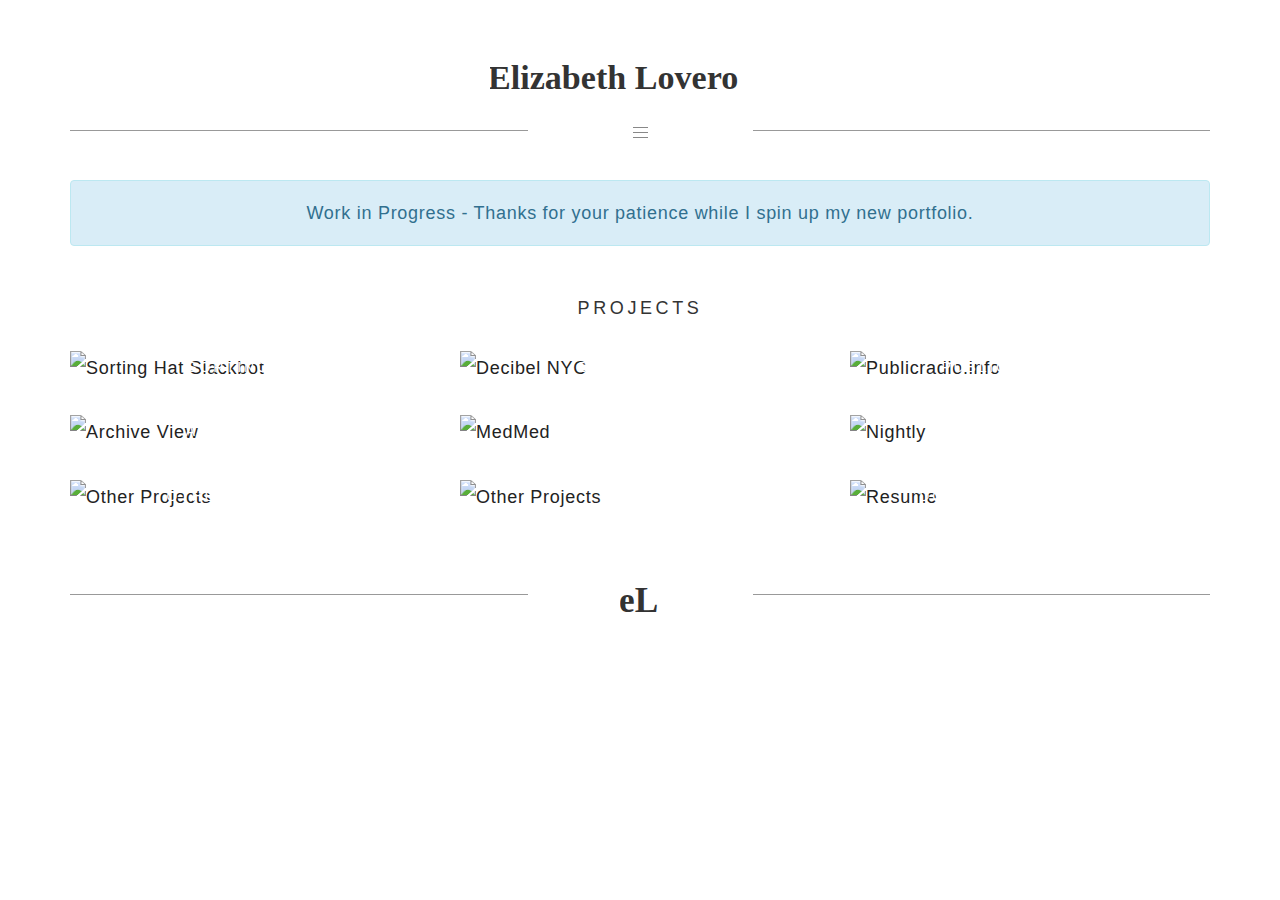
==== index.html @ b00653ad "Update landing page and links." ====
<!DOCTYPE html>
<html lang="en">
  <head>
    <meta charset="utf-8">
    <meta http-equiv="X-UA-Compatible" content="IE=edge">
    <meta name="viewport" content="width=device-width, initial-scale=1">
    <meta name="description" content="">
    <meta name="author" content="Elizabeth Lovero">
    <link rel="icon" type="image/png" href="img/lm-favicon.png">

    <title>Elizabeth Lovero</title>

    <link href="https://maxcdn.bootstrapcdn.com/bootstrap/3.3.7/css/bootstrap.min.css" rel="stylesheet">
    <link href="http://maxcdn.bootstrapcdn.com/font-awesome/latest/css/font-awesome.min.css" rel="stylesheet">
    <link href="./style.css" rel="stylesheet">

  </head>

  <body>

    <header role="banner">

      <a href="#"><img id="logo-main" src="img/elizabethlovero.svg" class="img-responsive" alt="Elizabeth Lovero" /></a>

      <nav id="navbar-primary" class="navbar navbar-default" role="navigation">
        <div class="container">
          <div class="row">
            <div class="col-xs-5">
              <hr>
            </div>
            <div class="col-xs-2 text-center">
              <a data-toggle="collapse" href="#collapseNav" aria-expanded="false" aria-controls="collapseNav"><img src="img/nav-bars.png" alt="" class="nav-icon" /></a>
            </div>
            <div class="col-xs-5">
              <hr>
            </div>
          </div>

          <div class="collapse" id="collapseNav">
            <div class="btn-group btn-group-justified" role="group" aria-label="">
              <a href="/index.html" class="btn">Work</a>
              <a href="https://medium.com/@lizzardl/" class="btn">Blog</a>
              <a href="/about.html" class="btn">About</a>
              <a href="mailto:elizabethlovero@gmail.com" class="btn">Contact</a>
            </div>

            <div class="row">
              <div class="col-xs-12">
                <hr>
              </div>
            </div>

          </div>
        </div>
      </nav>
    </header>

    <div class="container">
      <div class="row">
        <div class="col-md-12 text-center">
          <div class="alert alert-info" role="alert">Work in Progress - Thanks for your patience while I spin up my new portfolio.</div>
        </div>
      </div>
    </div>

    <div class="container">
      <div class="row">
        <div class="col-md-12 text-center">
            <h4>PROJECTS</h4>
            <p></p>
        </div>
      </div>
    </div>

    <div class="container">
      <div class="row">

        <div class="col-md-4 book-start">
          <a href="http://sortinghat.co/">
            <img src="img/temp.jpg" alt="Sorting Hat Slackbot" class="img-responsive" />
            <h5>Sorting Hat</h5>
          </a>
        </div>

        <div class="col-md-4 book-start">
          <a href="https://decibel-nyc.herokuapp.com">
            <img src="img/temp.jpg" alt="Decibel NYC" class="img-responsive" />
            <h5>Decibel NYC</h5>
          </a>
        </div>

        <div class="col-md-4 book-start">
          <a href="http://www.publicradio.info/">
            <img src="img/temp.jpg" alt="Publicradio.info" class="img-responsive" />
            <h5>PublicRadio.info</h5>
          </a>
        </div>

        <div class="col-md-4 book-start">
          <a href="http://elizabethlovero.com/assets/viz/heatmap_taro.html">
            <img src="img/temp.jpg" alt="Archive View" class="img-responsive" />
            <h5>ArchiveView</h5>
          </a>
        </div>

        <div class="col-md-4 book-start">
          <a href="http://medmed.herokuapp.com/">
            <img src="img/temp.jpg" alt="MedMed" class="img-responsive" />
            <h5>MedMed</h5>
          </a>
        </div>

        <div class="col-md-4 book-start">
          <a href="https://github.com/lizlove/nightly">
            <img src="img/temp.jpg" alt="Nightly" class="img-responsive" />
            <h5>Nightly</h5>
          </a>
        </div>

        <div class="col-md-4 book-start">
          <a href="https://github.com/lizlove">
            <img src="img/temp.jpg" alt="Other Projects" class="img-responsive" />
            <h5>Other Projects</h5>
          </a>
        </div>

        <div class="col-md-4 book-start">
          <a href="https://medium.com/@lizzardl/">
            <img src="img/temp.jpg" alt="Other Projects" class="img-responsive" />
            <h5>Blog</h5>
          </a>
        </div>

        <div class="col-md-4 book-start">
          <a href="img/EMLResume.pdf">
            <img src="img/temp.jpg" alt="Resume" class="img-responsive" />
            <h5>Download my resume</h5>
          </a>
        </div>
      </div>

      <div id="footer">
        <div class="row">
          <div class="col-xs-5">
            <hr>
          </div>
          <div class="col-xs-2 text-center">
            <a href="#top"><img id="logo-footer" src="img/eL.svg" alt="tr-logo" /></a>
          </div>
          <div class="col-xs-5">
            <hr>
          </div>
        </div>
        <div class="col-md-4 col-md-offset-4 text-center">
          <ul class="list-inline">
            <li>
              <a href="https://github.com/lizlove"><i class="fa fa-envelope"></i></a>
            </li>
            <li>
              <a href="https://www.linkedin.com/in/elizabeth-lovero-b2ab1867"><i class="fa fa-linkedin-square"></i></a>
            </li>
            <li>
              <a href="mailto:elizabethlovero@gmail.com"><i class="fa fa-github"></i></a>
            </li>
          </ul>
        </div>
      </div>

    </div>

    <script src="https://ajax.googleapis.com/ajax/libs/jquery/1.11.2/jquery.min.js"></script>
    <script src="https://maxcdn.bootstrapcdn.com/bootstrap/3.3.7/js/bootstrap.min.js"></script>

  </body>
</html>
---- style.css ----
@font-face {
  font-family: 'Lyon Display Web';
  src: url('https://static.everydiem.com/fonts/LyonDisplay-BlackItalic-Web.eot');
  src: url('https://static.everydiem.com/fonts/LyonDisplay-BlackItalic-Web.eot?#iefix') format('embedded-opentype'),
       url('https://static.everydiem.com/fonts/LyonDisplay-BlackItalic-Web.woff2') format('woff2'),
       url('https://static.everydiem.com/fonts/LyonDisplay-BlackItalic-Web.woff') format('woff');
  font-weight:  900;
  font-style:   italic;
  font-stretch: normal;
}
@font-face {
  font-family: 'Lyon Display Web';
  src: url('https://static.everydiem.com/fonts/LyonDisplay-Black-Web.eot');
  src: url('https://static.everydiem.com/fonts/LyonDisplay-Black-Web.eot?#iefix') format('embedded-opentype'),
       url('https://static.everydiem.com/fonts/LyonDisplay-Black-Web.woff2') format('woff2'),
       url('https://static.everydiem.com/fonts/LyonDisplay-Black-Web.woff') format('woff');
  font-weight:  900;
  font-style:   normal;
  font-stretch: normal;
}
@font-face {
  font-family: 'Lyon Display Web';
  src: url('https://static.everydiem.com/fonts/LyonDisplay-BoldItalic-Web.eot');
  src: url('https://static.everydiem.com/fonts/LyonDisplay-BoldItalic-Web.eot?#iefix') format('embedded-opentype'),
       url('https://static.everydiem.com/fonts/LyonDisplay-BoldItalic-Web.woff2') format('woff2'),
       url('https://static.everydiem.com/fonts/LyonDisplay-BoldItalic-Web.woff') format('woff');
  font-weight:  700;
  font-style:   italic;
  font-stretch: normal;
}
@font-face {
  font-family: 'Lyon Display Web';
  src: url('https://static.everydiem.com/fonts/LyonDisplay-Bold-Web.eot');
  src: url('https://static.everydiem.com/fonts/LyonDisplay-Bold-Web.eot?#iefix') format('embedded-opentype'),
       url('https://static.everydiem.com/fonts/LyonDisplay-Bold-Web.woff2') format('woff2'),
       url('https://static.everydiem.com/fonts/LyonDisplay-Bold-Web.woff') format('woff');
  font-weight:  700;
  font-style:   normal;
  font-stretch: normal;
}
@font-face {
  font-family: 'Lyon Display Web';
  src: url('https://static.everydiem.com/fonts/LyonDisplay-MediumItalic-Web.eot');
  src: url('https://static.everydiem.com/fonts/LyonDisplay-MediumItalic-Web.eot?#iefix') format('embedded-opentype'),
       url('https://static.everydiem.com/fonts/LyonDisplay-MediumItalic-Web.woff2') format('woff2'),
       url('https://static.everydiem.com/fonts/LyonDisplay-MediumItalic-Web.woff') format('woff');
  font-weight:  500;
  font-style:   italic;
  font-stretch: normal;
}
@font-face {
  font-family: 'Lyon Display Web';
  src: url('https://static.everydiem.com/fonts/LyonDisplay-Medium-Web.eot');
  src: url('https://static.everydiem.com/fonts/LyonDisplay-Medium-Web.eot?#iefix') format('embedded-opentype'),
       url('https://static.everydiem.com/fonts/LyonDisplay-Medium-Web.woff2') format('woff2'),
       url('https://static.everydiem.com/fonts/LyonDisplay-Medium-Web.woff') format('woff');
  font-weight:  500;
  font-style:   normal;
  font-stretch: normal;
}
@font-face {
  font-family: 'Lyon Display Web';
  src: url('https://static.everydiem.com/fonts/LyonDisplay-RegularItalic-Web.eot');
  src: url('https://static.everydiem.com/fonts/LyonDisplay-RegularItalic-Web.eot?#iefix') format('embedded-opentype'),
       url('https://static.everydiem.com/fonts/LyonDisplay-RegularItalic-Web.woff2') format('woff2'),
       url('https://static.everydiem.com/fonts/LyonDisplay-RegularItalic-Web.woff') format('woff');
  font-weight:  400;
  font-style:   italic;
  font-stretch: normal;
}
@font-face {
  font-family: 'Lyon Display Web';
  src: url('https://static.everydiem.com/fonts/LyonDisplay-Regular-Web.eot');
  src: url('https://static.everydiem.com/fonts/LyonDisplay-Regular-Web.eot?#iefix') format('embedded-opentype'),
       url('https://static.everydiem.com/fonts/LyonDisplay-Regular-Web.woff2') format('woff2'),
       url('https://static.everydiem.com/fonts/LyonDisplay-Regular-Web.woff') format('woff');
  font-weight:  400;
  font-style:   normal;
  font-stretch: normal;
}
@font-face {
  font-family: 'Lyon Display Web';
  src: url('https://static.everydiem.com/fonts/LyonDisplay-LightItalic-Web.eot');
  src: url('https://static.everydiem.com/fonts/LyonDisplay-LightItalic-Web.eot?#iefix') format('embedded-opentype'),
       url('https://static.everydiem.com/fonts/LyonDisplay-LightItalic-Web.woff2') format('woff2'),
       url('https://static.everydiem.com/fonts/LyonDisplay-LightItalic-Web.woff') format('woff');
  font-weight:  300;
  font-style:   italic;
  font-stretch: normal;
}
@font-face {
  font-family: 'Lyon Display Web';
  src: url('https://static.everydiem.com/fonts/LyonDisplay-Light-Web.eot');
  src: url('https://static.everydiem.com/fonts/LyonDisplay-Light-Web.eot?#iefix') format('embedded-opentype'),
       url('https://static.everydiem.com/fonts/LyonDisplay-Light-Web.woff2') format('woff2'),
       url('https://static.everydiem.com/fonts/LyonDisplay-Light-Web.woff') format('woff');
  font-weight:  300;
  font-style:   normal;
  font-stretch: normal;
}
@font-face {
  font-family: "Futura Md BT";
  src: url('https://static.everydiem.com/fonts/LyonDisplay-Light-Web.eot');
  src: url('https://static.everydiem.com/fonts/LyonDisplay-Light-Web.eot?#iefix') format('embedded-opentype'),
       url('https://static.everydiem.com/fonts/LyonDisplay-Light-Web.woff2') format('woff2'),
       url('https://static.everydiem.com/fonts/LyonDisplay-Light-Web.woff') format('woff');
  font-weight:  700;
  font-style:   normal;
  font-stretch: normal;
}
@font-face {
  font-family: "Futura Md BT";
  src: url('https://static.everydiem.com/fonts/LyonDisplay-Light-Web.eot');
  src: url('https://static.everydiem.com/fonts/LyonDisplay-Light-Web.eot?#iefix') format('embedded-opentype'),
       url('https://static.everydiem.com/fonts/LyonDisplay-Light-Web.woff2') format('woff2'),
       url('https://static.everydiem.com/fonts/LyonDisplay-Light-Web.woff') format('woff');
  font-weight:  500;
  font-style:   normal;
  font-stretch: normal;
}


/*
Website Name: Elizabeth Lovero
Description: Portfolio for Front End Developer Elizabeth Lovero
URI: https://www.elizabethlovero.com/
Tags: Lovero, Front-End, Developer, Engineer
*/


/* Typography
–––––––––––––––––––––––––––––––––––––––––––––––––– */

body {
  font-size: 1.8em;
  padding-top: 40px;
  letter-spacing: 0.04em;
  line-height: 1.9em;
}

p {
  font-family: 'Lyon Display Web', Georgia, serif;;
}

p em, p i {
  font-family: 'Lyon Display Web', Georgia, serif;
}

a {
  color: #222;
  text-decoration: none;
  outline: 0;
}
p a:hover, td a:hover {
  text-decoration: none;
  border-bottom: 1px solid #222;
}

a:focus, a:hover {
  color: #444;
  text-decoration: none;
}

h1, h2, h3, h4, h5 {
  letter-spacing: .2em;
}

h4 {
  margin: 30px 0 30px 0;
  line-height: 1.4em;
  font-weight: 300;
}

h5, .h5 {
  font-family: 'Futura', Helvetica, Arial, sans-serif;
  text-transform: uppercase;
  font-weight: 300;
}

h6, .h6 {
  font-family: 'Lyon Display Web', serif;
  font-size: 0.8em;
  line-height: inherit;
}

h6 em, .h6 em, h6 i, .h6 i {
  font-family: 'Lyon Display Web', Georgia, serif;
}

u {
  border-bottom: 1px solid #000;
  text-decoration: none;
}

hr {
  border-top: 1px solid #999;
}

.btn {
  border-radius: 0;
  text-transform: uppercase;
  letter-spacing: .2em;
}

.btn-add {
  border: 1px solid #000;
  font-size: 0.8em;
  letter-spacing: 0.2em;
}

.btn-add.out:hover {
  background-color: #fff;
  color: #000;
  border: 1px solid #000;
  cursor: default;
}

.btn-add:hover {
  background-color: #000;
  color: #fff;
  border-color: transparent;
}

.btn.active, .btn:active {
  -webkit-box-shadow: none;
  box-shadow: default;
}

input:focus, input[type=text]:focus, textarea:focus, select:focus, button:focus {
  outline-offset: 0;
  outline: 0;
  -webkit-box-shadow: none;
  box-shadow: none;
}


/* Navbar
–––––––––––––––––––––––––––––––––––––––––––––––––– */

.navbar-default .navbar-nav>.active>a, .navbar-default .navbar-nav>.active>a:focus, .navbar-default .navbar-nav>.active>a:hover {
  background-color: transparent;
}

.navbar-toggle .icon-bar {
  background-color: #222;
}

header[role="banner"] #logo-main {
  display: block;
  margin: 20px auto;
  width: 300px;
}

#navbar-primary.navbar-default {
  background: transparent;
  border: none;
}

#navbar-primary.navbar-default .navbar-nav {
  width: 100%;
  text-align: center;
}

#navbar-primary.navbar-default .navbar-nav > li {
  display: inline-block;
  float: none;
}

#navbar-primary.navbar-default .navbar-nav > li > a {
  padding-left: 30px;
  padding-right: 30px;
}

#navbar-primary .btn-group>.btn {
  font-family: 'Futura', Helvetica, Arial, sans-serif;
  letter-spacing: .2em;
  text-transform: uppercase;
  font-weight: 300;
}

#navbar-primary .btn-group>.btn img {
  vertical-align: top;
}

.nav-icon {
  width: 15px;
  height: 15px;
  margin-top: 10px;
}


/* Landing
–––––––––––––––––––––––––––––––––––––––––––––––––– */

.top-30 {
  margin-top: 30px;
}

.title {
  text-transform: uppercase;
}

.book-start {
  margin-bottom: 30px;
}

.book-start h5 {
  position: absolute;
  font-family: 'Futura', Helvetica, Arial, sans-serif;
  color: #fff;
  text-align: center;
  padding: 0 30px;
  margin: 0;
  opacity: 1;
  width: 100%;
  top: 50%;
  left: 50%;
  -webkit-transform: translate(-50%, -50%);
  transform: translate(-50%, -50%);
  -webkit-transition: opacity .25s ease;
  -moz-transition: opacity .25s ease;
}

.book-start:hover h5 {
  color: #3d9991;
}


/* Footer
–––––––––––––––––––––––––––––––––––––––––––––––––– */

#footer {
  margin: 30px 0 90px;
}

#footer p {
  font-size: 0.8em;
}

#footer .row {
  padding-bottom: 30px;
}

#logo-footer {
  width: 40px;
  margin-top: 4px;
  vertical-align: -webkit-baseline-middle;
}


/* Media Queries
–––––––––––––––––––––––––––––––––––––––––––––––––– */

@media (min-width: 992px) and (max-width: 1200px) {

  #footer .rm-form-row > input {
    width: 13em;
  }
}

@media screen and (max-width: 480px) {

  #navbar-primary .btn-group>.btn img {
    vertical-align: middle;
  }

  .btn-group-justified>.btn, .btn-group-justified>.btn-group {
    display: table-row;
    line-height: 2em;
  }

  header[role="banner"] #logo-main {
    margin: 0 auto 30px auto;
  }

  .top-50 {
    margin-top: 30px;
  }

  #logo-footer {
    margin-left: -8px;
  }

  #footer {
    margin: 30px 0 60px;
  }
}
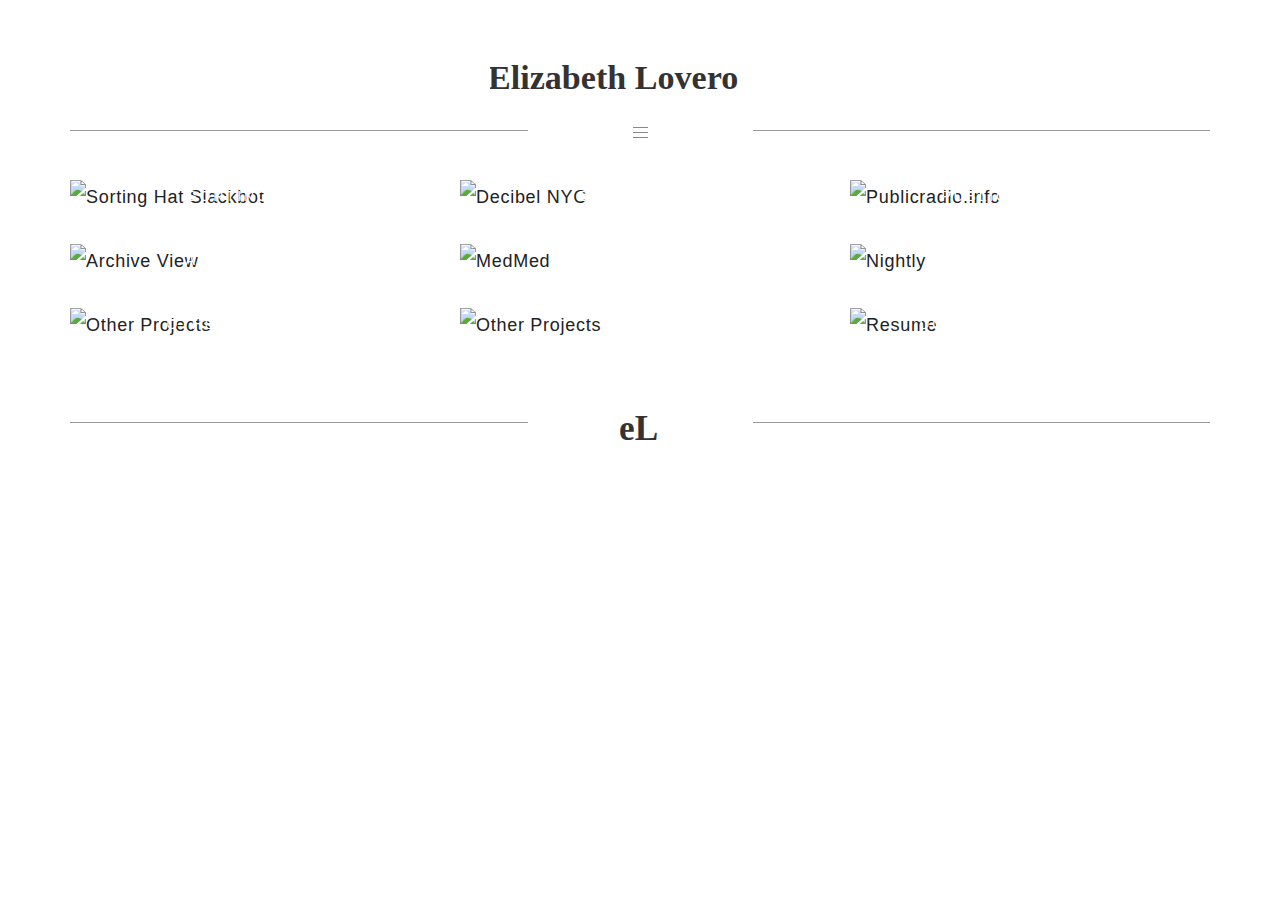
==== commit 33236885: "Remove header and work in progress." ====
--- a/index.html
+++ b/index.html
@@ -57,23 +57,6 @@
 
     <div class="container">
       <div class="row">
-        <div class="col-md-12 text-center">
-          <div class="alert alert-info" role="alert">Work in Progress - Thanks for your patience while I spin up my new portfolio.</div>
-        </div>
-      </div>
-    </div>
-
-    <div class="container">
-      <div class="row">
-        <div class="col-md-12 text-center">
-            <h4>PROJECTS</h4>
-            <p></p>
-        </div>
-      </div>
-    </div>
-
-    <div class="container">
-      <div class="row">
 
         <div class="col-md-4 book-start">
           <a href="http://sortinghat.co/">
@@ -97,7 +80,7 @@
         </div>
 
         <div class="col-md-4 book-start">
-          <a href="http://elizabethlovero.com/assets/viz/heatmap_taro.html">
+          <a href="http://elizabethlovero.com/img/viz/heatmap_taro.html">
             <img src="img/temp.jpg" alt="Archive View" class="img-responsive" />
             <h5>ArchiveView</h5>
           </a>
@@ -132,7 +115,7 @@
         </div>
 
         <div class="col-md-4 book-start">
-          <a href="img/EMLResume.pdf">
+          <a href="img/ResumeEML.pdf">
             <img src="img/temp.jpg" alt="Resume" class="img-responsive" />
             <h5>Download my resume</h5>
           </a>
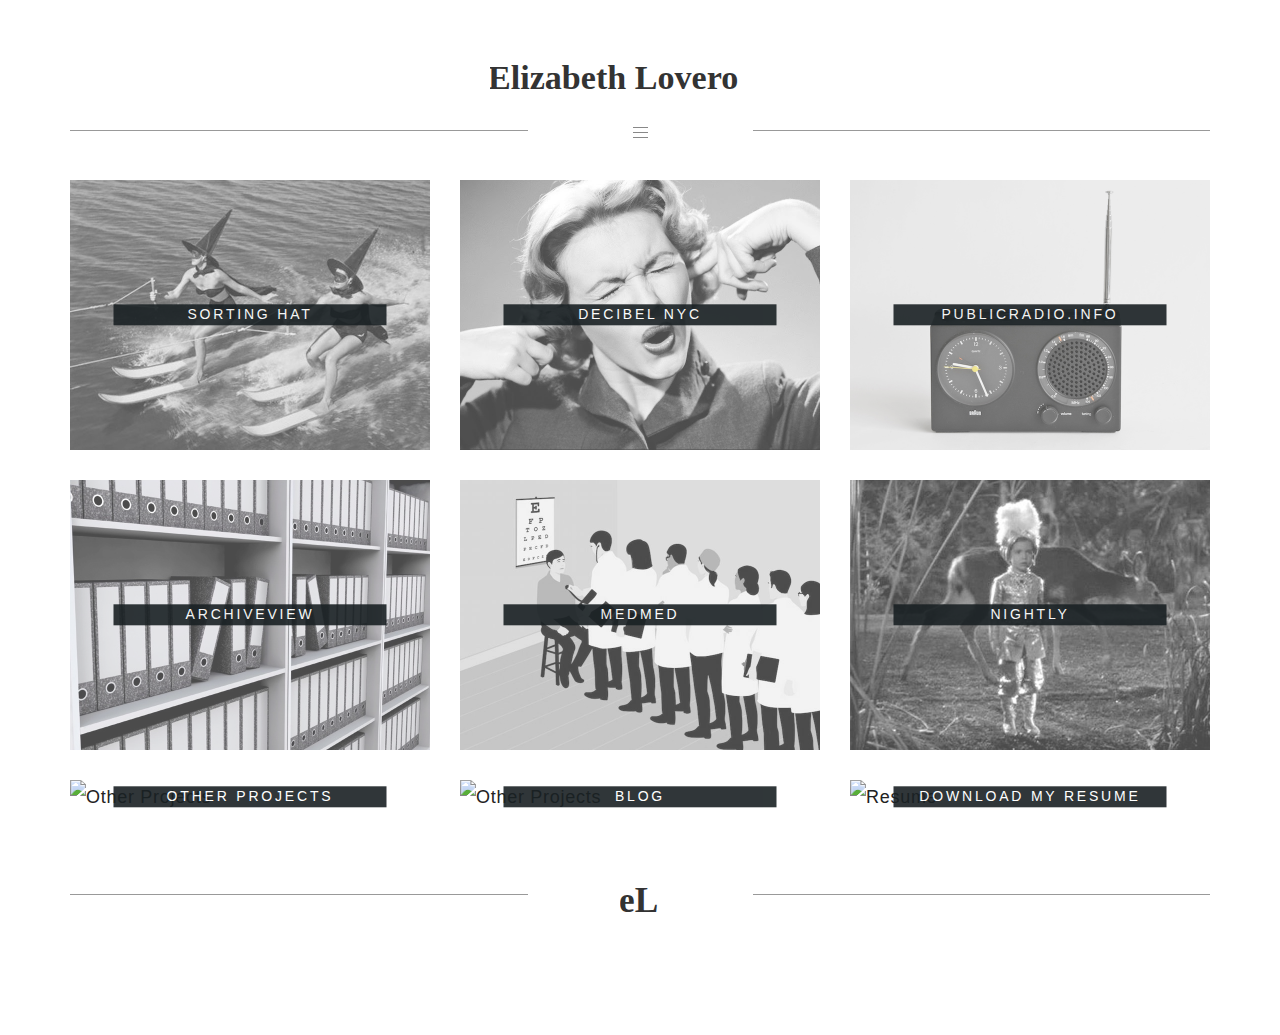
==== commit 65a6bfc5: "Add new images to personal landing." ====
--- a/index.html
+++ b/index.html
@@ -60,42 +60,42 @@
 
         <div class="col-md-4 book-start">
           <a href="http://sortinghat.co/">
-            <img src="img/temp.jpg" alt="Sorting Hat Slackbot" class="img-responsive" />
+            <img src="img/sorting-hat.jpg" alt="Sorting Hat Slackbot" class="img-responsive img-book" />
             <h5>Sorting Hat</h5>
           </a>
         </div>
 
         <div class="col-md-4 book-start">
           <a href="https://decibel-nyc.herokuapp.com">
-            <img src="img/temp.jpg" alt="Decibel NYC" class="img-responsive" />
+            <img src="img/dbnyc.jpg" alt="Decibel NYC" class="img-responsive img-book" />
             <h5>Decibel NYC</h5>
           </a>
         </div>
 
         <div class="col-md-4 book-start">
           <a href="http://www.publicradio.info/">
-            <img src="img/temp.jpg" alt="Publicradio.info" class="img-responsive" />
+            <img src="img/publicradio.jpg" alt="Publicradio.info" class="img-responsive img-book" />
             <h5>PublicRadio.info</h5>
           </a>
         </div>
 
         <div class="col-md-4 book-start">
           <a href="http://elizabethlovero.com/img/viz/heatmap_taro.html">
-            <img src="img/temp.jpg" alt="Archive View" class="img-responsive" />
+            <img src="img/archiveview.jpg" alt="Archive View" class="img-responsive img-book" />
             <h5>ArchiveView</h5>
           </a>
         </div>
 
         <div class="col-md-4 book-start">
           <a href="http://medmed.herokuapp.com/">
-            <img src="img/temp.jpg" alt="MedMed" class="img-responsive" />
+            <img src="img/medmed.jpg" alt="MedMed" class="img-responsive img-book" />
             <h5>MedMed</h5>
           </a>
         </div>
 
         <div class="col-md-4 book-start">
           <a href="https://github.com/lizlove/nightly">
-            <img src="img/temp.jpg" alt="Nightly" class="img-responsive" />
+            <img src="img/nightly.jpg" alt="Nightly" class="img-responsive img-book" />
             <h5>Nightly</h5>
           </a>
         </div>
--- a/style.css
+++ b/style.css
@@ -308,11 +308,12 @@
   position: absolute;
   font-family: 'Futura', Helvetica, Arial, sans-serif;
   color: #fff;
+  background-color: #1a2124;
   text-align: center;
-  padding: 0 30px;
+  padding: 3px 0;
   margin: 0;
-  opacity: 1;
-  width: 100%;
+  opacity: .9;
+  width: 70%;
   top: 50%;
   left: 50%;
   -webkit-transform: translate(-50%, -50%);
@@ -325,6 +326,10 @@
   color: #3d9991;
 }
 
+.img-book {
+  opacity: .7;
+}
+
 
 /* Footer
 –––––––––––––––––––––––––––––––––––––––––––––––––– */
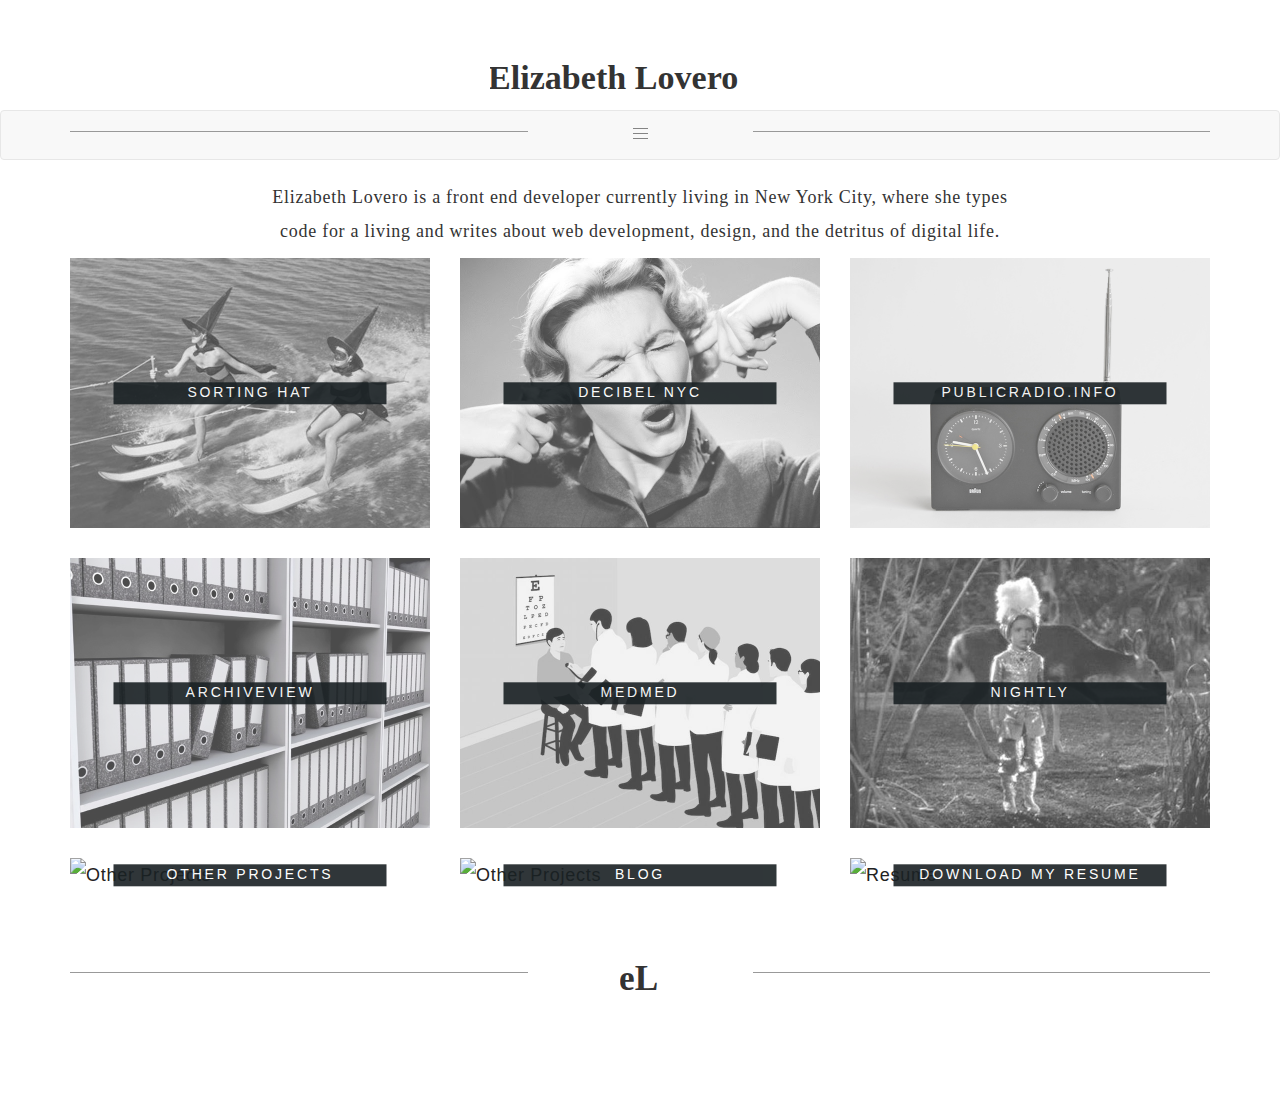
==== commit baf40177: "Refactor and add bio." ====
--- a/index.html
+++ b/index.html
@@ -1,158 +1,174 @@
 <!DOCTYPE html>
 <html lang="en">
-  <head>
-    <meta charset="utf-8">
-    <meta http-equiv="X-UA-Compatible" content="IE=edge">
-    <meta name="viewport" content="width=device-width, initial-scale=1">
-    <meta name="description" content="">
-    <meta name="author" content="Elizabeth Lovero">
-    <link rel="icon" type="image/png" href="img/lm-favicon.png">
 
-    <title>Elizabeth Lovero</title>
+<head>
+  <meta charset="utf-8">
+  <meta http-equiv="X-UA-Compatible" content="IE=edge">
+  <meta name="viewport" content="width=device-width, initial-scale=1">
+  <meta name="description" content="">
+  <meta name="author" content="Elizabeth Lovero">
+  <link rel="icon" type="image/png" href="img/lm-favicon.png">
 
-    <link href="https://maxcdn.bootstrapcdn.com/bootstrap/3.3.7/css/bootstrap.min.css" rel="stylesheet">
-    <link href="http://maxcdn.bootstrapcdn.com/font-awesome/latest/css/font-awesome.min.css" rel="stylesheet">
-    <link href="./style.css" rel="stylesheet">
+  <title>Elizabeth Lovero</title>
 
-  </head>
+  <link href="https://maxcdn.bootstrapcdn.com/bootstrap/3.3.7/css/bootstrap.min.css" rel="stylesheet">
+  <!-- <link rel="stylesheet" href="https://stackpath.bootstrapcdn.com/bootstrap/4.1.3/css/bootstrap.min.css" integrity="sha384-MCw98/SFnGE8fJT3GXwEOngsV7Zt27NXFoaoApmYm81iuXoPkFOJwJ8ERdknLPMO" crossorigin="anonymous"> -->
+  <link href="http://maxcdn.bootstrapcdn.com/font-awesome/latest/css/font-awesome.min.css" rel="stylesheet">
+  <link href="./style.css" rel="stylesheet">
 
-  <body>
+</head>
 
-    <header role="banner">
+<body>
 
-      <a href="#"><img id="logo-main" src="img/elizabethlovero.svg" class="img-responsive" alt="Elizabeth Lovero" /></a>
+  <header role="banner">
 
-      <nav id="navbar-primary" class="navbar navbar-default" role="navigation">
-        <div class="container">
-          <div class="row">
-            <div class="col-xs-5">
-              <hr>
-            </div>
-            <div class="col-xs-2 text-center">
-              <a data-toggle="collapse" href="#collapseNav" aria-expanded="false" aria-controls="collapseNav"><img src="img/nav-bars.png" alt="" class="nav-icon" /></a>
-            </div>
-            <div class="col-xs-5">
-              <hr>
-            </div>
-          </div>
+    <a href="#"><img id="logo-main" src="img/elizabethlovero.svg" class="img-responsive" alt="Elizabeth Lovero" /></a>
 
-          <div class="collapse" id="collapseNav">
-            <div class="btn-group btn-group-justified" role="group" aria-label="">
-              <a href="/index.html" class="btn">Work</a>
-              <a href="https://medium.com/@lizzardl/" class="btn">Blog</a>
-              <a href="/about.html" class="btn">About</a>
-              <a href="mailto:elizabethlovero@gmail.com" class="btn">Contact</a>
-            </div>
-
-            <div class="row">
-              <div class="col-xs-12">
-                <hr>
-              </div>
-            </div>
-
-          </div>
-        </div>
-      </nav>
-    </header>
-
-    <div class="container">
-      <div class="row">
-
-        <div class="col-md-4 book-start">
-          <a href="http://sortinghat.co/">
-            <img src="img/sorting-hat.jpg" alt="Sorting Hat Slackbot" class="img-responsive img-book" />
-            <h5>Sorting Hat</h5>
-          </a>
-        </div>
-
-        <div class="col-md-4 book-start">
-          <a href="https://decibel-nyc.herokuapp.com">
-            <img src="img/dbnyc.jpg" alt="Decibel NYC" class="img-responsive img-book" />
-            <h5>Decibel NYC</h5>
-          </a>
-        </div>
-
-        <div class="col-md-4 book-start">
-          <a href="http://www.publicradio.info/">
-            <img src="img/publicradio.jpg" alt="Publicradio.info" class="img-responsive img-book" />
-            <h5>PublicRadio.info</h5>
-          </a>
-        </div>
-
-        <div class="col-md-4 book-start">
-          <a href="http://elizabethlovero.com/img/viz/heatmap_taro.html">
-            <img src="img/archiveview.jpg" alt="Archive View" class="img-responsive img-book" />
-            <h5>ArchiveView</h5>
-          </a>
-        </div>
-
-        <div class="col-md-4 book-start">
-          <a href="http://medmed.herokuapp.com/">
-            <img src="img/medmed.jpg" alt="MedMed" class="img-responsive img-book" />
-            <h5>MedMed</h5>
-          </a>
-        </div>
-
-        <div class="col-md-4 book-start">
-          <a href="https://github.com/lizlove/nightly">
-            <img src="img/nightly.jpg" alt="Nightly" class="img-responsive img-book" />
-            <h5>Nightly</h5>
-          </a>
-        </div>
-
-        <div class="col-md-4 book-start">
-          <a href="https://github.com/lizlove">
-            <img src="img/temp.jpg" alt="Other Projects" class="img-responsive" />
-            <h5>Other Projects</h5>
-          </a>
-        </div>
-
-        <div class="col-md-4 book-start">
-          <a href="https://medium.com/@lizzardl/">
-            <img src="img/temp.jpg" alt="Other Projects" class="img-responsive" />
-            <h5>Blog</h5>
-          </a>
-        </div>
-
-        <div class="col-md-4 book-start">
-          <a href="img/ResumeEML.pdf">
-            <img src="img/temp.jpg" alt="Resume" class="img-responsive" />
-            <h5>Download my resume</h5>
-          </a>
-        </div>
-      </div>
-
-      <div id="footer">
+    <nav id="navbar-primary" class="navbar navbar-default" role="navigation">
+      <div class="container">
         <div class="row">
           <div class="col-xs-5">
             <hr>
           </div>
           <div class="col-xs-2 text-center">
-            <a href="#top"><img id="logo-footer" src="img/eL.svg" alt="tr-logo" /></a>
+            <a data-toggle="collapse" href="#collapseNav" aria-expanded="false" aria-controls="collapseNav"><img src="img/nav-bars.png"
+                alt="" class="nav-icon" /></a>
           </div>
           <div class="col-xs-5">
             <hr>
           </div>
         </div>
-        <div class="col-md-4 col-md-offset-4 text-center">
-          <ul class="list-inline">
-            <li>
-              <a href="https://github.com/lizlove"><i class="fa fa-envelope"></i></a>
-            </li>
-            <li>
-              <a href="https://www.linkedin.com/in/elizabeth-lovero-b2ab1867"><i class="fa fa-linkedin-square"></i></a>
-            </li>
-            <li>
-              <a href="mailto:elizabethlovero@gmail.com"><i class="fa fa-github"></i></a>
-            </li>
-          </ul>
+
+        <div class="collapse" id="collapseNav">
+          <div class="btn-group btn-group-justified" role="group" aria-label="">
+            <a href="/index.html" class="btn">Work</a>
+            <a href="https://medium.com/@lizzardl/" class="btn">Blog</a>
+            <a href="/about.html" class="btn">About</a>
+            <a href="mailto:elizabethlovero@gmail.com" class="btn">Contact</a>
+          </div>
+
+          <div class="row">
+            <div class="col-xs-12">
+              <hr>
+            </div>
+          </div>
+
         </div>
       </div>
+    </nav>
+  </header>
 
+  <div class="container">
+    <div class="row">
+      <div class="col-md-8 col-md-offset-2">
+        <p class="bio">Elizabeth Lovero is a front end developer currently living in New York City, where she types code for a living
+          and writes about web development, design, and the detritus of digital life.</p>
+      </div>
+    </div>
+  </div>
+
+  <div class="container">
+    <div class="row">
+
+      <div class="col-md-4 book-start">
+        <a href="http://sortinghat.co/">
+          <img src="img/sorting-hat.jpg" alt="Sorting Hat Slackbot" class="img-responsive img-book" />
+          <h5>Sorting Hat</h5>
+        </a>
+      </div>
+
+      <div class="col-md-4 book-start">
+        <a href="https://decibel-nyc.herokuapp.com">
+          <img src="img/dbnyc.jpg" alt="Decibel NYC" class="img-responsive img-book" />
+          <h5>Decibel NYC</h5>
+        </a>
+      </div>
+
+      <div class="col-md-4 book-start">
+        <a href="http://www.publicradio.info/">
+          <img src="img/publicradio.jpg" alt="Publicradio.info" class="img-responsive img-book" />
+          <h5>PublicRadio.info</h5>
+        </a>
+      </div>
+
+      <div class="col-md-4 book-start">
+        <a href="http://elizabethlovero.com/img/viz/heatmap_taro.html">
+          <img src="img/archiveview.jpg" alt="Archive View" class="img-responsive img-book" />
+          <h5>ArchiveView</h5>
+        </a>
+      </div>
+
+      <div class="col-md-4 book-start">
+        <a href="http://medmed.herokuapp.com/">
+          <img src="img/medmed.jpg" alt="MedMed" class="img-responsive img-book" />
+          <h5>MedMed</h5>
+        </a>
+      </div>
+
+      <div class="col-md-4 book-start">
+        <a href="https://github.com/lizlove/nightly">
+          <img src="img/nightly.jpg" alt="Nightly" class="img-responsive img-book" />
+          <h5>Nightly</h5>
+        </a>
+      </div>
+
+      <div class="col-md-4 book-start">
+        <a href="https://github.com/lizlove">
+          <img src="img/temp.jpg" alt="Other Projects" class="img-responsive" />
+          <h5>Other Projects</h5>
+        </a>
+      </div>
+
+      <div class="col-md-4 book-start">
+        <a href="https://medium.com/@lizzardl/">
+          <img src="img/temp.jpg" alt="Other Projects" class="img-responsive" />
+          <h5>Blog</h5>
+        </a>
+      </div>
+
+      <div class="col-md-4 book-start">
+        <a href="img/ResumeEML_0818.pdf">
+          <img src="img/temp.jpg" alt="Resume" class="img-responsive" />
+          <h5>Download my resume</h5>
+        </a>
+      </div>
     </div>
 
-    <script src="https://ajax.googleapis.com/ajax/libs/jquery/1.11.2/jquery.min.js"></script>
-    <script src="https://maxcdn.bootstrapcdn.com/bootstrap/3.3.7/js/bootstrap.min.js"></script>
+    <div id="footer">
+      <div class="row">
+        <div class="col-xs-5">
+          <hr>
+        </div>
+        <div class="col-xs-2 text-center">
+          <a href="#top"><img id="logo-footer" src="img/eL.svg" alt="tr-logo" /></a>
+        </div>
+        <div class="col-xs-5">
+          <hr>
+        </div>
+      </div>
+      <div class="col-md-4 col-md-offset-4 text-center">
+        <ul class="list-inline">
+          <li>
+            <a href="mailto:elizabethlovero@gmail.com"><i class="fa fa-envelope"></i></a>
+          </li>
+          <li>
+            <a href="https://www.linkedin.com/in/elizabeth-lovero-b2ab1867"><i class="fa fa-linkedin-square"></i></a>
+          </li>
+          <li>
+            <a href="https://github.com/lizlove"><i class="fa fa-github"></i></a>
+          </li>
+          <li>
+            <a href="https://instagram.com/lillenlen"><i class="fa fa-instagram"></i></a>
+          </li>
+        </ul>
+      </div>
+    </div>
 
-  </body>
-</html>
+  </div>
+
+  <script src="https://ajax.googleapis.com/ajax/libs/jquery/1.11.2/jquery.min.js"></script>
+  <script src="https://maxcdn.bootstrapcdn.com/bootstrap/3.3.7/js/bootstrap.min.js"></script>
+
+</body>
+
+</html>--- a/style.css
+++ b/style.css
@@ -139,7 +139,7 @@
 }
 
 p {
-  font-family: 'Lyon Display Web', Georgia, serif;;
+  font-family: 'Lyon Display Web', Georgia, serif;
 }
 
 p em, p i {
@@ -251,34 +251,34 @@
   width: 300px;
 }
 
-#navbar-primary.navbar-default {
+.navbar-primary.navbar-default {
   background: transparent;
   border: none;
 }
 
-#navbar-primary.navbar-default .navbar-nav {
+.navbar-primary.navbar-default .navbar-nav {
   width: 100%;
   text-align: center;
 }
 
-#navbar-primary.navbar-default .navbar-nav > li {
+.navbar-primary.navbar-default .navbar-nav > li {
   display: inline-block;
   float: none;
 }
 
-#navbar-primary.navbar-default .navbar-nav > li > a {
+.navbar-primary.navbar-default .navbar-nav > li > a {
   padding-left: 30px;
   padding-right: 30px;
 }
 
-#navbar-primary .btn-group>.btn {
+.navbar-primary .btn-group>.btn {
   font-family: 'Futura', Helvetica, Arial, sans-serif;
   letter-spacing: .2em;
   text-transform: uppercase;
   font-weight: 300;
 }
 
-#navbar-primary .btn-group>.btn img {
+.navbar-primary .btn-group>.btn img {
   vertical-align: top;
 }
 
@@ -330,6 +330,9 @@
   opacity: .7;
 }
 
+.bio {
+  text-align: center;
+}
 
 /* Footer
 –––––––––––––––––––––––––––––––––––––––––––––––––– */
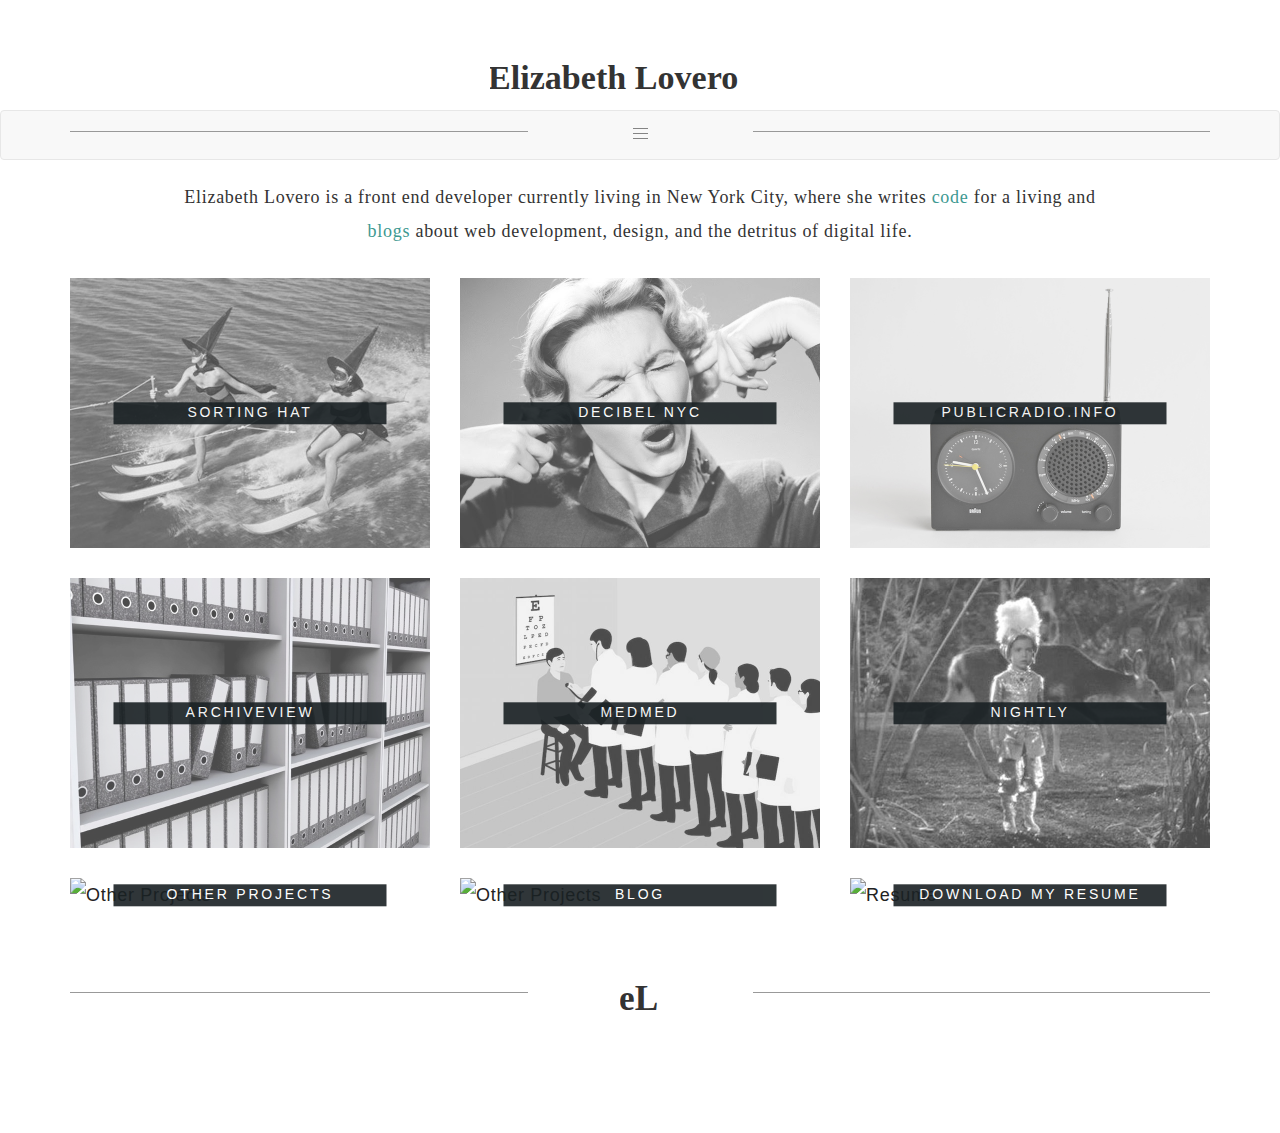
==== commit 5028bcce: "Update about page." ====
--- a/index.html
+++ b/index.html
@@ -60,9 +60,9 @@
 
   <div class="container">
     <div class="row">
-      <div class="col-md-8 col-md-offset-2">
-        <p class="bio">Elizabeth Lovero is a front end developer currently living in New York City, where she types code for a living
-          and writes about web development, design, and the detritus of digital life.</p>
+      <div class="col-md-10 col-md-offset-1">
+        <p class="bio">Elizabeth Lovero is a front end developer currently living in New York City, where she writes <a class="bio-link" href="https://github.com/lizlove">code</a> for a living
+          and <a class="bio-link" href="https://medium.com/@lizzardl/">blogs</a> about web development, design, and the detritus of digital life.</p>
       </div>
     </div>
   </div>
--- a/style.css
+++ b/style.css
@@ -332,6 +332,11 @@
 
 .bio {
   text-align: center;
+  margin-bottom: 30px;
+}
+
+.bio-link {
+  color: #3d9991;
 }
 
 /* Footer
